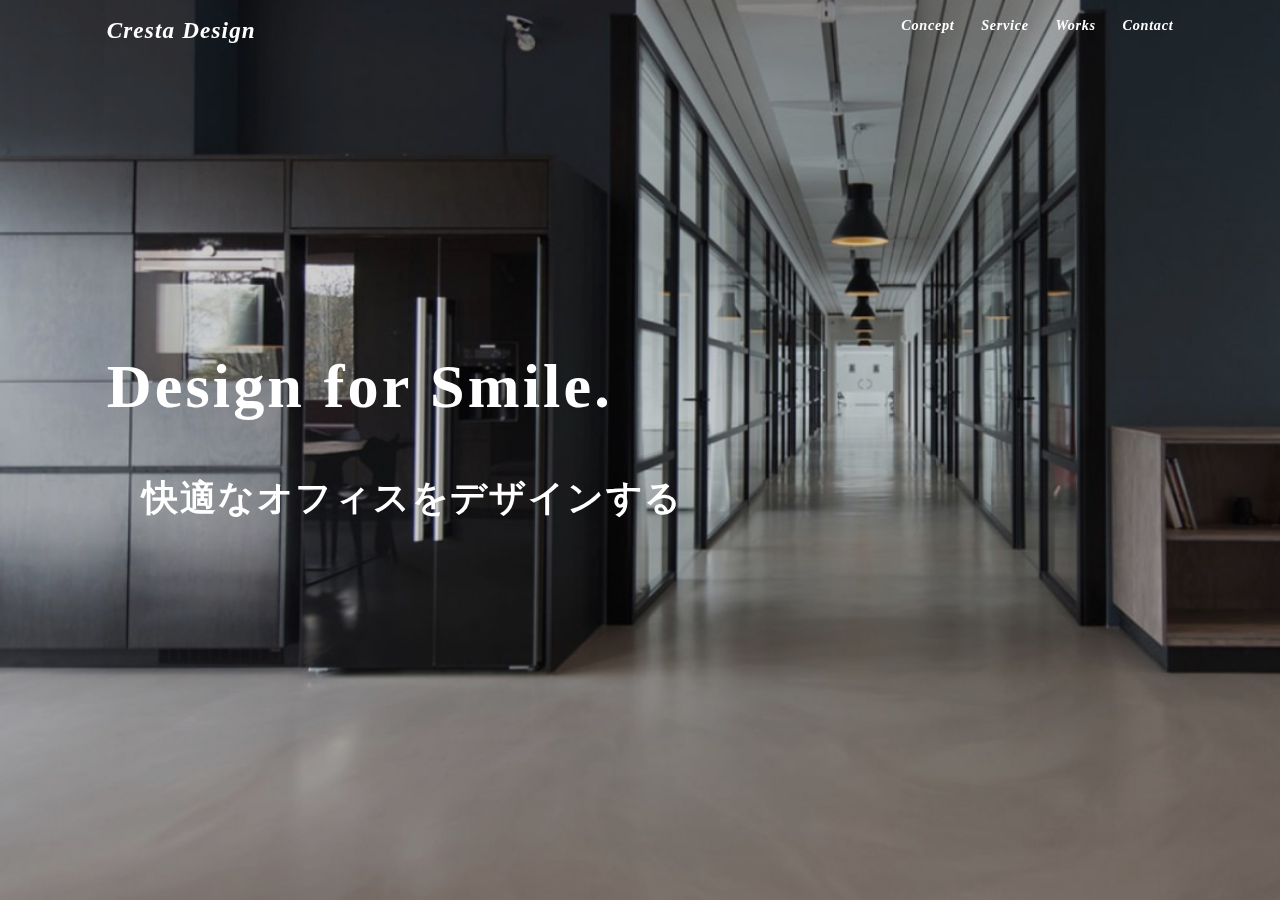
==== index.html @ 6c21b165 "初回コミット" ====
<!DOCTYPE html>
<html lang="ja">

<head>
  <meta charset="UTF-8">
  <meta name="viewport" content="width=device-width, initial-scale=1.0">
  <meta name="robots" content="noindex , nofollow">
  <title>Cresta Design</title>
  <link rel="stylesheet" href="css/destyle.css">
  <link rel="stylesheet" href="https://cdn.jsdelivr.net/npm/swiper@11/swiper-bundle.min.css" />
  <link rel="stylesheet" href="css/style.css">
  <link href=“https://fonts.googleapis.com/css?family=Noto+Serif|Noto+Serif+JP&display=swap” rel=“stylesheet”>
  <link rel="shortcut icon" href="img/favicon.ico">
</head>

<body>
  <header>
    <!-- Sliderを包むコンテナ要素 -->
    <div class="swiper">
      <!-- スライド要素を包む要素 -->
      <div class="swiper-wrapper">
        <!-- 各スライド -->
        <div class="swiper-slide slide1">
          <div class="header-navi">
            <h3 class="header-navi-left">Cresta Design</h3>
            <div class="header-navi-right">
              <ul>
                <li>Concept</li>
                <li>Service</li>
                <li>Works</li>
                <li>Contact</li>
              </ul>
            </div>
          </div>
          <h1>Design for Smile.</h1>
          <h2>快適なオフィスをデザインする</h2>
        </div>
        <div class="swiper-slide slide2">
          <div class="header-navi">
            <h3 class="header-navi-left">Cresta Design</h3>
            <div class="header-navi-right">
              <ul>
                <li>Concept</li>
                <li>Service</li>
                <li>Works</li>
                <li>Contact</li>
              </ul>
            </div>
          </div>
          <h1>Design for Smile.</h1>
          <h2>快適なオフィスをデザインする</h2>
        </div>
        <div class="swiper-slide slide3">
          <div class="header-navi">
            <h3 class="header-navi-left">Cresta Design</h3>
            <div class="header-navi-right">
              <ul>
                <li>Concept</li>
                <li>Service</li>
                <li>Works</li>
                <li>Contact</li>
              </ul>
            </div>
          </div>
          <h1>Design for Smile.</h1>
          <h2>快適なオフィスをデザインする</h2>
        </div>
      </div>
    </div>


    <!-- <div class="header-navi">
      <h3 class="header-navi-left">Cresta Design</h3>
      <div class="header-navi-right">
        <ul>
          <li>Concept</li>
          <li>Service</li>
          <li>Works</li>
          <li>Contact</li>
        </ul>
      </div>
    </div>
    <h1>Design for Smile.</h1>
    <h2>快適なオフィスをデザインする</h2> -->


  </header>
  <main>
  </main>
  <footer>
  </footer>
  <script src="https://cdn.jsdelivr.net/npm/swiper@11/swiper-bundle.min.js"></script>
  <script src="./js/main.js"></script>
</body>

</html>
---- css/destyle.css ----
/*! destyle.css v4.0.0 | MIT License | https://github.com/nicolas-cusan/destyle.css */

/* Reset box-model and set borders */
/* ============================================ */

*,
::before,
::after {
  box-sizing: border-box;
  border-style: solid;
  border-width: 0;
}

/* Document */
/* ============================================ */

/**
 * 1. Correct the line height in all browsers.
 * 2. Prevent adjustments of font size after orientation changes in iOS.
 * 3. Remove gray overlay on links for iOS.
 */

html {
  line-height: 1.15; /* 1 */
  -webkit-text-size-adjust: 100%; /* 2 */
  -webkit-tap-highlight-color: transparent; /* 3*/
}

/* Sections */
/* ============================================ */

/**
 * Remove the margin in all browsers.
 */

body {
  margin: 0;
}

/**
 * Render the `main` element consistently in IE.
 */

main {
  display: block;
}

/* Vertical rhythm */
/* ============================================ */

p,
table,
blockquote,
address,
pre,
iframe,
form,
figure,
dl {
  margin: 0;
}

/* Headings */
/* ============================================ */

h1,
h2,
h3,
h4,
h5,
h6 {
  font-size: inherit;
  font-weight: inherit;
  margin: 0;
}

/* Lists (enumeration) */
/* ============================================ */

ul,
ol {
  margin: 0;
  padding: 0;
  list-style: none;
}

/* Lists (definition) */
/* ============================================ */

dt {
  font-weight: bold;
}

dd {
  margin-left: 0;
}

/* Grouping content */
/* ============================================ */

/**
 * 1. Add the correct box sizing in Firefox.
 * 2. Show the overflow in Edge and IE.
 */

hr {
  box-sizing: content-box; /* 1 */
  height: 0; /* 1 */
  overflow: visible; /* 2 */
  border-top-width: 1px;
  margin: 0;
  clear: both;
  color: inherit;
}

/**
 * 1. Correct the inheritance and scaling of font size in all browsers.
 * 2. Correct the odd `em` font sizing in all browsers.
 */

pre {
  font-family: monospace, monospace; /* 1 */
  font-size: inherit; /* 2 */
}

address {
  font-style: inherit;
}

/* Text-level semantics */
/* ============================================ */

/**
 * Remove the gray background on active links in IE 10.
 */

a {
  background-color: transparent;
  text-decoration: none;
  color: inherit;
}

/**
 * 1. Remove the bottom border in Chrome 57-
 * 2. Add the correct text decoration in Chrome, Edge, IE, Opera, and Safari.
 */

abbr[title] {
  text-decoration: underline dotted; /* 2 */
}

/**
 * Add the correct font weight in Chrome, Edge, and Safari.
 */

b,
strong {
  font-weight: bolder;
}

/**
 * 1. Correct the inheritance and scaling of font size in all browsers.
 * 2. Correct the odd `em` font sizing in all browsers.
 */

code,
kbd,
samp {
  font-family: monospace, monospace; /* 1 */
  font-size: inherit; /* 2 */
}

/**
 * Add the correct font size in all browsers.
 */

small {
  font-size: 80%;
}

/**
 * Prevent `sub` and `sup` elements from affecting the line height in
 * all browsers.
 */

sub,
sup {
  font-size: 75%;
  line-height: 0;
  position: relative;
  vertical-align: baseline;
}

sub {
  bottom: -0.25em;
}

sup {
  top: -0.5em;
}

/* Replaced content */
/* ============================================ */

/**
 * Prevent vertical alignment issues.
 */

svg,
img,
embed,
object,
iframe {
  vertical-align: bottom;
}

/* Forms */
/* ============================================ */

/**
 * Reset form fields to make them styleable.
 * 1. Make form elements stylable across systems iOS especially.
 * 2. Inherit text-transform from parent.
 */

button,
input,
optgroup,
select,
textarea {
  -webkit-appearance: none; /* 1 */
  appearance: none;
  vertical-align: middle;
  color: inherit;
  font: inherit;
  background: transparent;
  padding: 0;
  margin: 0;
  border-radius: 0;
  text-align: inherit;
  text-transform: inherit; /* 2 */
}

/**
 * Correct cursors for clickable elements.
 */

button,
[type="button"],
[type="reset"],
[type="submit"] {
  cursor: pointer;
}

button:disabled,
[type="button"]:disabled,
[type="reset"]:disabled,
[type="submit"]:disabled {
  cursor: default;
}

/**
 * Improve outlines for Firefox and unify style with input elements & buttons.
 */

:-moz-focusring {
  outline: auto;
}

select:disabled {
  opacity: inherit;
}

/**
 * Remove padding
 */

option {
  padding: 0;
}

/**
 * Reset to invisible
 */

fieldset {
  margin: 0;
  padding: 0;
  min-width: 0;
}

legend {
  padding: 0;
}

/**
 * Add the correct vertical alignment in Chrome, Firefox, and Opera.
 */

progress {
  vertical-align: baseline;
}

/**
 * Remove the default vertical scrollbar in IE 10+.
 */

textarea {
  overflow: auto;
}

/**
 * Correct the cursor style of increment and decrement buttons in Chrome.
 */

[type="number"]::-webkit-inner-spin-button,
[type="number"]::-webkit-outer-spin-button {
  height: auto;
}

/**
 * Correct the outline style in Safari.
 */

[type="search"] {
  outline-offset: -2px; /* 1 */
}

/**
 * Remove the inner padding in Chrome and Safari on macOS.
 */

[type="search"]::-webkit-search-decoration {
  -webkit-appearance: none;
}

/**
 * 1. Correct the inability to style clickable types in iOS and Safari.
 * 2. Fix font inheritance.
 */

::-webkit-file-upload-button {
  -webkit-appearance: button; /* 1 */
  font: inherit; /* 2 */
}

/**
 * Fix appearance for Firefox
 */
[type="number"] {
  -moz-appearance: textfield;
}

/**
 * Clickable labels
 */

label[for] {
  cursor: pointer;
}

/* Interactive */
/* ============================================ */

/*
 * Add the correct display in Edge, IE 10+, and Firefox.
 */

details {
  display: block;
}

/*
 * Add the correct display in all browsers.
 */

summary {
  display: list-item;
}

/*
 * Remove outline for editable content.
 */

[contenteditable]:focus {
  outline: auto;
}

/* Tables */
/* ============================================ */

/**
1. Correct table border color inheritance in all Chrome and Safari.
*/

table {
  border-color: inherit; /* 1 */
  border-collapse: collapse;
}

caption {
  text-align: left;
}

td,
th {
  vertical-align: top;
  padding: 0;
}

th {
  text-align: left;
  font-weight: bold;
}
---- css/style.css ----
header {
  position: relative;
}
header .swiper {
  width: 100vw;
  height: 100vh;
}
header .swiper .swiper-slide {
  width: 100%;
  height: 100%;
}
header .swiper .slide1 {
  background-image: url("../img/fv-bgi_01@2x.jpg");
  background-size: cover;
}
header .swiper .slide2 {
  background-image: url("../img/fv-bgi_02@2x.jpg");
  background-size: cover;
}
header .swiper .slide3 {
  background-image: url("../img/fv-bgi_03@2x.jpg");
  background-size: cover;
}
header .header-navi {
  display: flex;
  justify-content: space-between;
  position: fixed;
  z-index: 100;
  top: 1.3194444444vw;
  left: 0;
  width: 100%;
  height: 2.5vw;
  padding: 0 8.3333333333vw;
}
header .header-navi .header-navi-left {
  font-family: "Noto Serif", serif;
  font-weight: bold;
  font-style: italic;
  font-size: 1.8055555556vw;
  letter-spacing: 0.05em;
  color: #fff;
}
header .header-navi .header-navi-right {
  font-family: "Noto Serif", serif;
  font-weight: bold;
  font-style: italic;
  font-size: 1.1111111111vw;
  letter-spacing: 0.05em;
  color: #fff;
}
header .header-navi .header-navi-right ul {
  display: flex;
  justify-content: space-between;
}
header .header-navi .header-navi-right ul li {
  padding-left: 2.0833333333vw;
}
header h1 {
  font-family: "Noto Serif", serif;
  font-weight: bold;
  font-size: 4.8611111111vw;
  letter-spacing: 0.05em;
  line-height: 3.4722222222vw;
  color: #fff;
  position: absolute;
  top: 28.4027777778vw;
  left: 8.3333333333vw;
}
header h2 {
  font-family: "Noto Serif JP", serif;
  font-weight: bold;
  font-size: 2.7777777778vw;
  letter-spacing: 0.05em;
  line-height: 3.4722222222vw;
  color: #fff;
  position: absolute;
  top: 37.1527777778vw;
  left: 11.1111111111vw;
}

html {
  font-size: 62.5%; /* 10px */
}/*# sourceMappingURL=style.css.map */
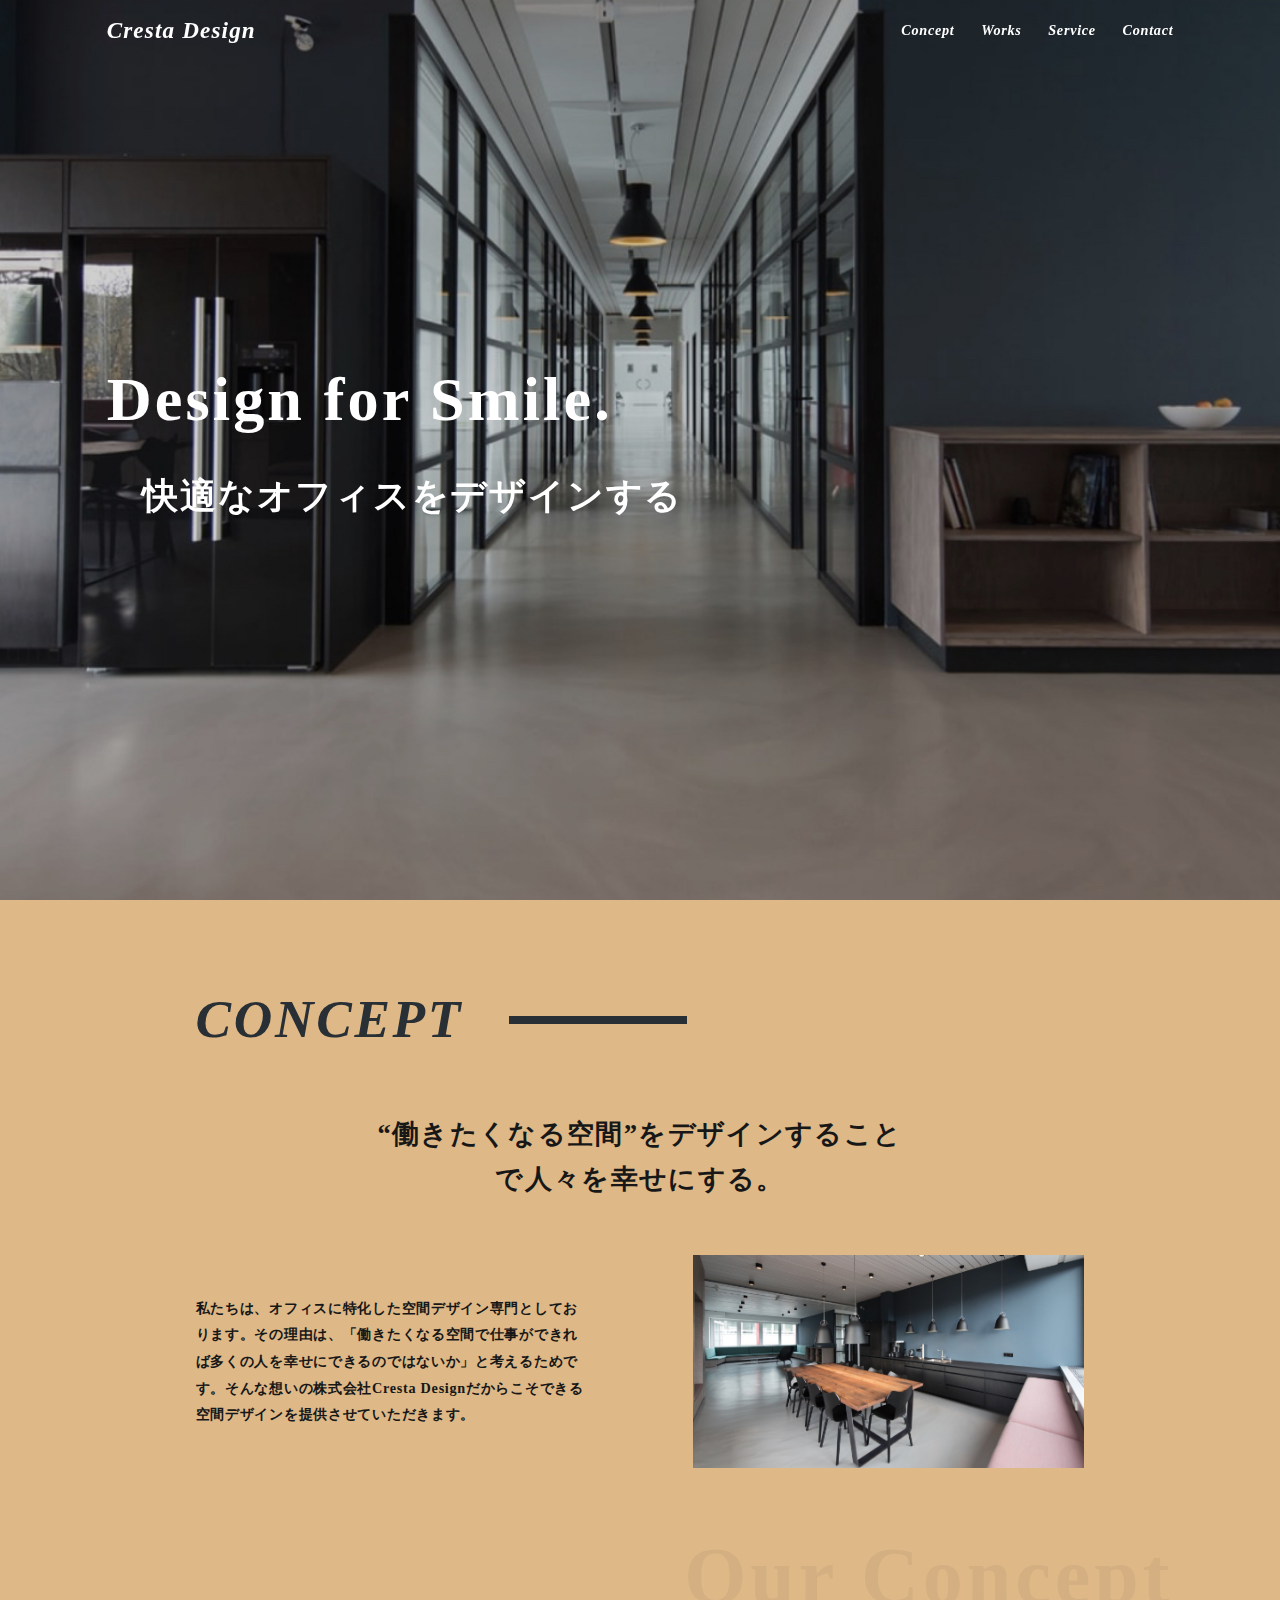
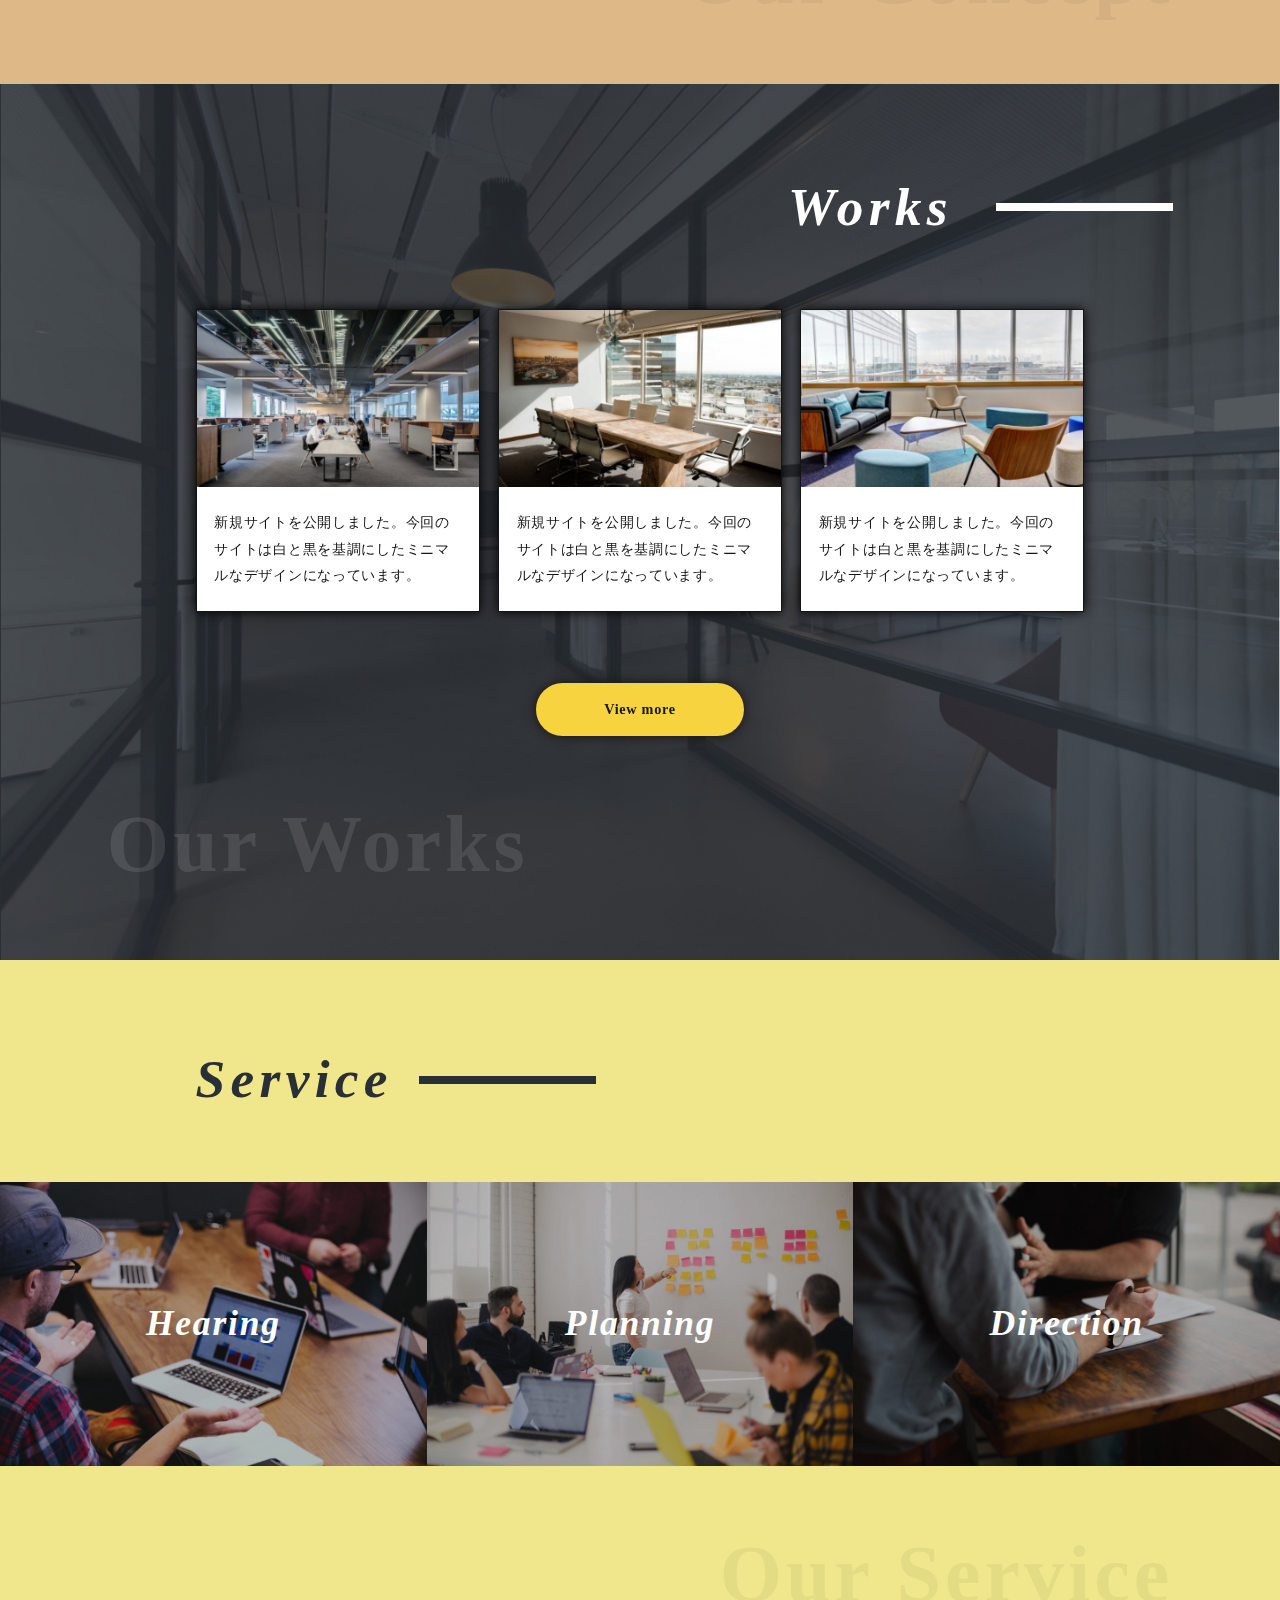
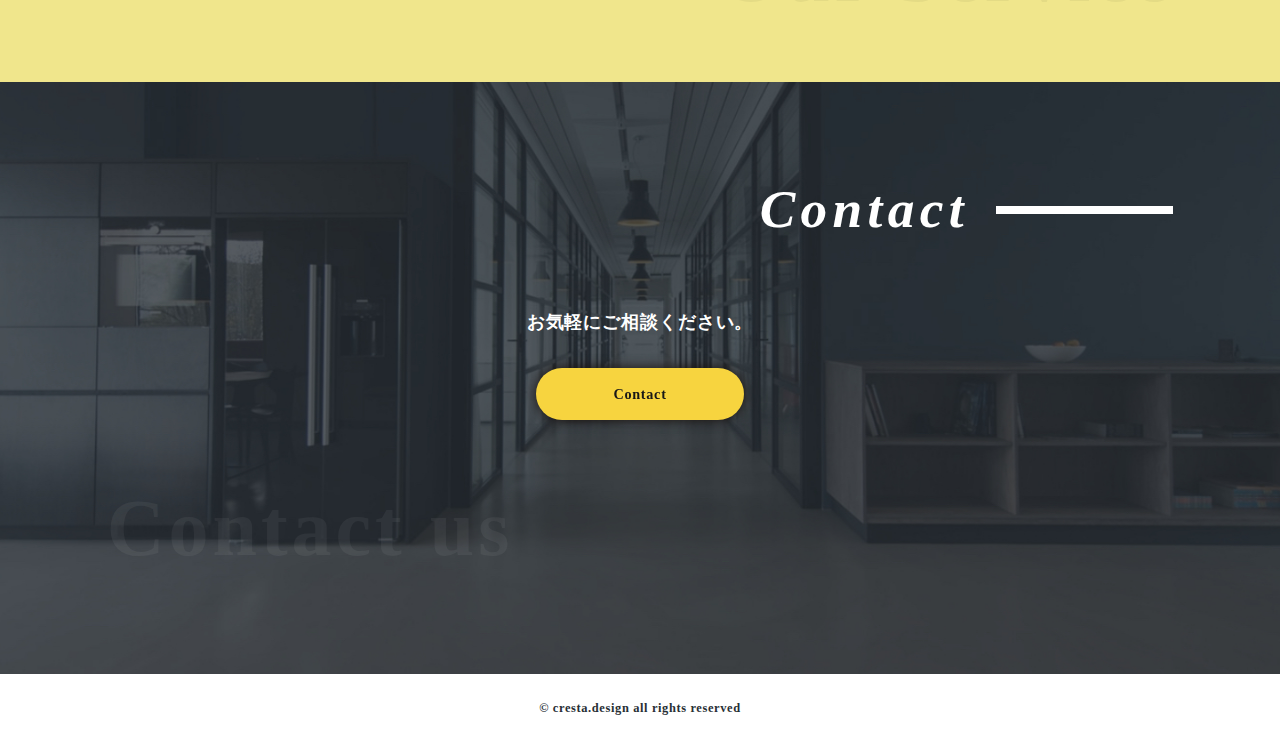
==== commit 213f9aa5: "チェック後" ====
--- a/index.html
+++ b/index.html
@@ -10,7 +10,7 @@
   <link rel="stylesheet" href="https://cdn.jsdelivr.net/npm/swiper@11/swiper-bundle.min.css" />
   <link rel="stylesheet" href="css/style.css">
   <link href=“https://fonts.googleapis.com/css?family=Noto+Serif|Noto+Serif+JP&display=swap” rel=“stylesheet”>
-  <link rel="shortcut icon" href="img/favicon.ico">
+  <link rel="shortcut icon" href="img/favicon.jpg">
 </head>
 
 <body>
@@ -20,75 +20,114 @@
       <!-- スライド要素を包む要素 -->
       <div class="swiper-wrapper">
         <!-- 各スライド -->
-        <div class="swiper-slide slide1">
-          <div class="header-navi">
-            <h3 class="header-navi-left">Cresta Design</h3>
-            <div class="header-navi-right">
-              <ul>
-                <li>Concept</li>
-                <li>Service</li>
-                <li>Works</li>
-                <li>Contact</li>
-              </ul>
-            </div>
+        <div class="swiper-slide slide1"></div>
+        <div class="swiper-slide slide2"></div>
+        <div class="swiper-slide slide3"></div>
+      </div>
+      <!-- スライドの上の文字 -->
+      <div class="swiper-text">
+        <div class="header-navi">
+          <h3 class="header-navi-left"><a href="index.html">Cresta Design</a></h3>
+          <div class="header-navi-right">
+            <ul>
+              <li><a href="#concept-link">Concept</a></li>
+              <li><a href="#works-link">Works</a></li>
+              <li><a href="#service-link">Service</a></li>
+              <li><a href="#contact-link">Contact</a></li>
+            </ul>
           </div>
-          <h1>Design for Smile.</h1>
-          <h2>快適なオフィスをデザインする</h2>
         </div>
-        <div class="swiper-slide slide2">
-          <div class="header-navi">
-            <h3 class="header-navi-left">Cresta Design</h3>
-            <div class="header-navi-right">
-              <ul>
-                <li>Concept</li>
-                <li>Service</li>
-                <li>Works</li>
-                <li>Contact</li>
-              </ul>
-            </div>
-          </div>
-          <h1>Design for Smile.</h1>
-          <h2>快適なオフィスをデザインする</h2>
+        <h1>Design for Smile.</h1>
+        <h2>快適なオフィスをデザインする</h2>
+      </div>
+      <!-- ハンバーガーメニュー -->
+      <div class="hamburger-menu">
+        <span></span>
+        <span></span>
+        <span></span>
+      </div>
+      <!-- ハンバーガーメニューのナビゲーション -->
+      <nav id="hamburger-navigation">
+        <ul class="hamburger-navigation-sections">
+          <li><a href="#concept-link" class="hamburger-menu-section">Concept</a></li>
+          <li><a href="#works-link" class="hamburger-menu-section">Works</a></li>
+          <li><a href="#service-link" class="hamburger-menu-section">Service</a></li>
+          <li><a href="#contact-link" class="hamburger-menu-section">Contact</a></li>
+        </ul>
+      </nav>
+    </div>
+  </header>
+  <main>
+    <!-- CONCEPTエリア -->
+    <div class="concept-area" id="concept-link">
+      <div class="concept-title">
+        <h2>CONCEPT</h2>
+        <div class="concept-title-line"></div>
+      </div>
+      <h3>“働きたくなる空間”をデザインすることで人々を幸せにする。</h3>
+      <div class="concept-explain">
+        <p>私たちは、オフィスに特化した空間デザイン専門としております。その理由は、「働きたくなる空間で仕事ができれば多くの人を幸せにできるのではないか」と考えるためです。そんな想いの株式会社Cresta
+          Designだからこそできる空間デザインを提供させていただきます。</p>
+        <img src="./img/concept-image@2x.jpg" alt="コンセプトイメージ写真">
+      </div>
+      <h1>Our Concept</h1>
+    </div>
+    <!-- Worksエリア -->
+    <div class="works-area" id="works-link">
+      <div class="works-title">
+        <h2>Works</h2>
+        <div class="works-title-line"></div>
+      </div>
+      <div class="works-contents">
+        <div class="works-picture">
+          <img src="./img/card-img01@2x.jpg" alt="イメージカード1">
+          <p>新規サイトを公開しました。今回のサイトは白と黒を基調にしたミニマルなデザインになっています。</p>
         </div>
-        <div class="swiper-slide slide3">
-          <div class="header-navi">
-            <h3 class="header-navi-left">Cresta Design</h3>
-            <div class="header-navi-right">
-              <ul>
-                <li>Concept</li>
-                <li>Service</li>
-                <li>Works</li>
-                <li>Contact</li>
-              </ul>
-            </div>
-          </div>
-          <h1>Design for Smile.</h1>
-          <h2>快適なオフィスをデザインする</h2>
+        <div class="works-picture">
+          <img src="./img/card-img02@2x.jpg" alt="イメージカード2">
+          <p>新規サイトを公開しました。今回のサイトは白と黒を基調にしたミニマルなデザインになっています。</p>
+        </div>
+        <div class="works-picture">
+          <img src="./img/card-img03@2x.jpg" alt="イメージカード3">
+          <p>新規サイトを公開しました。今回のサイトは白と黒を基調にしたミニマルなデザインになっています。</p>
         </div>
       </div>
+      <button class="works-button">
+        <a href="index.html">View more</a>
+      </button>
+      <h1>Our Works</h1>
     </div>
-
-
-    <!-- <div class="header-navi">
-      <h3 class="header-navi-left">Cresta Design</h3>
-      <div class="header-navi-right">
-        <ul>
-          <li>Concept</li>
-          <li>Service</li>
-          <li>Works</li>
-          <li>Contact</li>
-        </ul>
+    <!-- Serviceエリア -->
+    <div class="service-area" id="service-link">
+      <div class="service-title">
+        <h2>Service</h2>
+        <div class="service-title-line"></div>
       </div>
+      <div class="service-contents">
+        <div class="service-picture1 picture-size picture-title">Hearing</div>
+        <div class="service-picture2 picture-size picture-title">Planning</div>
+        <div class="service-picture3 picture-size picture-title">Direction</div>
+      </div>
+      <h1>Our Service</h1>
     </div>
-    <h1>Design for Smile.</h1>
-    <h2>快適なオフィスをデザインする</h2> -->
-
-
-  </header>
-  <main>
+    <!-- Contactエリア -->
+    <div class="contact-area" id="contact-link">
+      <div class="contact-title">
+        <h2>Contact</h2>
+        <div class="contact-title-line"></div>
+      </div>
+      <p>お気軽にご相談ください。</p>
+      <button class="contact-button">
+        <a href="contact.html">Contact</a>
+      </button>
+      <h1>Contact us</h1>
+    </div>
   </main>
-  <footer>
+  <!-- footer -->
+  <footer class="index-footer">
+    &copy; cresta.design all rights reserved
   </footer>
+  <script src="https://code.jquery.com/jquery-3.6.0.min.js"></script>
   <script src="https://cdn.jsdelivr.net/npm/swiper@11/swiper-bundle.min.js"></script>
   <script src="./js/main.js"></script>
 </body>
--- a/css/style.css
+++ b/css/style.css
@@ -2,37 +2,55 @@
   position: relative;
 }
 header .swiper {
-  width: 100vw;
+  width: 100%;
   height: 100vh;
 }
-header .swiper .swiper-slide {
-  width: 100%;
-  height: 100%;
-}
-header .swiper .slide1 {
+@media (max-width: 767px) {
+  header .swiper {
+    height: 159.7333333333vw;
+  }
+}
+header .swiper .swiper-wrapper .swiper-slide {
+  width: 100%;
+  height: auto;
+  background-repeat: no-repeat;
+  background-position: center;
+  background-size: cover;
+}
+header .swiper .swiper-wrapper .slide1 {
   background-image: url("../img/fv-bgi_01@2x.jpg");
-  background-size: cover;
-}
-header .swiper .slide2 {
+}
+header .swiper .swiper-wrapper .slide2 {
   background-image: url("../img/fv-bgi_02@2x.jpg");
-  background-size: cover;
-}
-header .swiper .slide3 {
+}
+header .swiper .swiper-wrapper .slide3 {
   background-image: url("../img/fv-bgi_03@2x.jpg");
-  background-size: cover;
-}
-header .header-navi {
+}
+header .swiper-text .header-navi {
   display: flex;
   justify-content: space-between;
+  align-items: center;
+  position: absolute;
+  z-index: 100;
+  top: 0;
+  left: 0;
+  width: 100%;
+  padding: 1.3194444444vw 8.3333333333vw;
+  background-color: transparent;
+}
+@media (max-width: 767px) {
+  header .swiper-text .header-navi {
+    top: 0; /* 100:x=375:30 */
+    padding: 8vw 4vw;
+  }
+}
+header .swiper-text .header-navi.is-active {
+  background-color: #282F35;
+}
+header .swiper-text .header-navi.fix-active {
   position: fixed;
-  z-index: 100;
-  top: 1.3194444444vw;
-  left: 0;
-  width: 100%;
-  height: 2.5vw;
-  padding: 0 8.3333333333vw;
-}
-header .header-navi .header-navi-left {
+}
+header .swiper-text .header-navi .header-navi-left {
   font-family: "Noto Serif", serif;
   font-weight: bold;
   font-style: italic;
@@ -40,7 +58,12 @@
   letter-spacing: 0.05em;
   color: #fff;
 }
-header .header-navi .header-navi-right {
+@media (max-width: 767px) {
+  header .swiper-text .header-navi .header-navi-left {
+    font-size: 6.9333333333vw;
+  }
+}
+header .swiper-text .header-navi .header-navi-right {
   font-family: "Noto Serif", serif;
   font-weight: bold;
   font-style: italic;
@@ -48,34 +71,1112 @@
   letter-spacing: 0.05em;
   color: #fff;
 }
-header .header-navi .header-navi-right ul {
+header .swiper-text .header-navi .header-navi-right ul {
   display: flex;
   justify-content: space-between;
 }
-header .header-navi .header-navi-right ul li {
+@media (max-width: 767px) {
+  header .swiper-text .header-navi .header-navi-right ul {
+    display: none;
+  }
+}
+header .swiper-text .header-navi .header-navi-right ul li {
   padding-left: 2.0833333333vw;
 }
-header h1 {
+header .swiper-text h1 {
   font-family: "Noto Serif", serif;
   font-weight: bold;
   font-size: 4.8611111111vw;
   letter-spacing: 0.05em;
-  line-height: 3.4722222222vw;
   color: #fff;
   position: absolute;
   top: 28.4027777778vw;
   left: 8.3333333333vw;
-}
-header h2 {
+  z-index: 90;
+}
+@media (max-width: 767px) {
+  header .swiper-text h1 {
+    font-size: 9.8666666667vw;
+    top: 53.8666666667vw;
+    left: 50%;
+    transform: translate(-50%, 0);
+    text-align: center;
+    padding: 0 3.7333333333vw 0 3.4666666667vw;
+    white-space: nowrap;
+  }
+}
+header .swiper-text h2 {
   font-family: "Noto Serif JP", serif;
   font-weight: bold;
   font-size: 2.7777777778vw;
   letter-spacing: 0.05em;
-  line-height: 3.4722222222vw;
   color: #fff;
   position: absolute;
   top: 37.1527777778vw;
   left: 11.1111111111vw;
+  z-index: 90;
+}
+@media (max-width: 767px) {
+  header .swiper-text h2 {
+    font-size: 8vw;
+    line-height: 13.3333333333vw;
+    text-align: center;
+    top: 83.2vw;
+    left: 0;
+    padding: 0 16.5333333333vw 0 16.2666666667vw;
+  }
+}
+header .hamburger-menu {
+  display: none;
+}
+@media (max-width: 767px) {
+  header .hamburger-menu {
+    display: block;
+    width: 8vw;
+    height: 5.3333333333vw;
+    position: absolute;
+    z-index: 250;
+    top: 9.8666666667vw;
+    right: 4vw;
+    cursor: pointer;
+  }
+  header .hamburger-menu.fix-active {
+    position: fixed;
+  }
+  header .hamburger-menu:hover {
+    opacity: 0.5;
+  }
+  header .hamburger-menu span {
+    width: 8vw;
+    height: 2px;
+    background: #fffdfd;
+    position: absolute;
+    transition: 0.4s ease-in-out;
+  }
+  header .hamburger-menu span:nth-child(1) {
+    top: 0;
+  }
+  header .hamburger-menu span:nth-child(2) {
+    top: 2.6666666667vw;
+  }
+  header .hamburger-menu span:nth-child(3) {
+    top: 5.3333333333vw;
+  }
+  header .hamburger-menu.active span:nth-child(1) {
+    top: 2.6666666667vw;
+    transform: rotate(-45deg);
+  }
+  header .hamburger-menu.active span:nth-child(2), header .hamburger-menu.active span:nth-child(3) {
+    top: 2.6666666667vw;
+    transform: rotate(45deg);
+  }
+}
+@media (max-width: 767px) {
+  header #hamburger-navigation {
+    width: 100%;
+    height: 100vh;
+    background-color: #282F35;
+    position: fixed;
+    top: 0;
+    left: 0;
+    z-index: 200;
+    text-align: center;
+    opacity: 0;
+    visibility: hidden;
+    transition: opacity 0.4s ease, visibility 0s ease;
+  }
+  header #hamburger-navigation.active {
+    opacity: 1;
+    visibility: visible;
+  }
+  header #hamburger-navigation .hamburger-navigation-sections {
+    position: absolute;
+    top: 50%;
+    left: 50%;
+    transform: translate(-50%, -50%);
+  }
+  header #hamburger-navigation .hamburger-navigation-sections li {
+    margin-bottom: 8vw;
+  }
+  header #hamburger-navigation .hamburger-navigation-sections a {
+    font-family: "Noto Serif", serif;
+    font-weight: bold;
+    font-style: italic;
+    font-size: 4.2666666667vw;
+    letter-spacing: 0.05em;
+    color: #fff;
+  }
+}
+
+.concept-area {
+  padding-top: 6.9444444444vw;
+  padding-right: 8.3333333333vw;
+  padding-bottom: 4.8611111111vw;
+  padding-left: 15.2777777778vw;
+  background-color: burlywood;
+}
+@media (max-width: 767px) {
+  .concept-area {
+    padding: 26.6666666667vw 4vw 10.6666666667vw;
+  }
+}
+.concept-area .concept-title {
+  display: flex;
+  justify-content: space-between;
+  align-items: center;
+  margin-right: 38vw;
+}
+@media (max-width: 767px) {
+  .concept-area .concept-title {
+    margin-right: 18.1333333333vw;
+  }
+}
+.concept-area h2 {
+  font-family: "Noto Serif", serif;
+  font-weight: bold;
+  font-style: italic;
+  font-size: 4.1666666667vw;
+  letter-spacing: 0.05em;
+  color: #282f35;
+}
+@media (max-width: 767px) {
+  .concept-area h2 {
+    font-size: 8vw;
+  }
+}
+.concept-area .concept-title-line {
+  width: 13.8888888889vw;
+  background: transparent;
+  border: 0.3472222222vw solid #282f35;
+}
+@media (max-width: 767px) {
+  .concept-area .concept-title-line {
+    width: 24vw;
+    border: 0.7vw solid #282f35;
+  }
+}
+.concept-area h3 {
+  width: 41.6666666667vw;
+  font-family: "Noto Serif JP", serif;
+  font-weight: bold;
+  font-size: 2.0833333333vw;
+  letter-spacing: 0.05em;
+  line-height: 3.4722222222vw;
+  text-align: center;
+  color: #171717;
+  margin-top: 4.8611111111vw;
+  margin-left: 13.8888888889vw;
+}
+@media (max-width: 767px) {
+  .concept-area h3 {
+    width: 90vw;
+    font-size: 5.3333333333vw;
+    margin-top: 14.6666666667vw;
+    margin-left: 1.0666666667vw;
+    line-height: 8vw;
+  }
+}
+.concept-area .concept-explain {
+  display: flex;
+  justify-content: space-between;
+  align-items: center;
+  margin-top: 4.1666666667vw;
+  margin-right: 6.9444444444vw;
+}
+@media (max-width: 767px) {
+  .concept-area .concept-explain {
+    display: block;
+    margin-top: 9.0666666667vw;
+    margin-right: auto;
+  }
+}
+.concept-area .concept-explain p {
+  width: 30.5555555556vw;
+  font-family: "Noto Serif JP", serif;
+  font-weight: bold;
+  font-size: 1.1111111111vw;
+  letter-spacing: 0.05em;
+  line-height: 2.0833333333vw;
+  color: #171717;
+}
+@media (max-width: 767px) {
+  .concept-area .concept-explain p {
+    width: 100%;
+    font-size: 4.2666666667vw;
+    line-height: 8vw;
+  }
+}
+.concept-area .concept-explain img {
+  width: 30.5555555556vw;
+  height: 16.6666666667vw;
+}
+@media (max-width: 767px) {
+  .concept-area .concept-explain img {
+    width: 100%;
+    height: 40vw;
+  }
+}
+.concept-area h1 {
+  font-family: "Noto Serif", serif;
+  font-weight: bold;
+  font-size: 6.25vw;
+  letter-spacing: 0.05em;
+  color: rgba(23, 23, 23, 0.05);
+  text-align: right;
+  margin-top: 4.8611111111vw;
+}
+@media (max-width: 767px) {
+  .concept-area h1 {
+    font-size: 10.6666666667vw;
+    margin-top: 10.6666666667vw;
+  }
+}
+
+.works-area {
+  width: 100%;
+  height: 68.4247050659vw;
+  background: transparent no-repeat url("../img/works-bgi@2x.jpg");
+  background-size: cover;
+  background-position: center;
+}
+@media (max-width: 767px) {
+  .works-area {
+    height: auto;
+  }
+}
+.works-area .works-title {
+  display: flex;
+  justify-content: flex-end;
+  align-items: center;
+  padding-top: 7.2222222222vw;
+  padding-right: 8.3333333333vw;
+}
+@media (max-width: 767px) {
+  .works-area .works-title {
+    padding-top: 26.6666666667vw;
+    padding-right: 4vw;
+  }
+}
+.works-area .works-title h2 {
+  font-family: "Noto Serif", serif;
+  font-weight: bold;
+  font-style: italic;
+  font-size: 4.1666666667vw;
+  letter-spacing: 0.1em;
+  color: #fff;
+  padding-right: 3.3333333333vw;
+}
+@media (max-width: 767px) {
+  .works-area .works-title h2 {
+    font-size: 8vw;
+    padding-right: 8vw;
+  }
+}
+.works-area .works-title .works-title-line {
+  width: 13.8888888889vw;
+  background: transparent;
+  border: 0.3472222222vw solid #fff;
+}
+@media (max-width: 767px) {
+  .works-area .works-title .works-title-line {
+    width: 26.6666666667vw;
+    border: 0.7vw solid #fff;
+  }
+}
+.works-area .works-contents {
+  display: flex;
+  justify-content: space-between;
+  align-items: center;
+  width: 69.4444444444vw;
+  margin: 5.5555555556vw auto;
+}
+@media (max-width: 767px) {
+  .works-area .works-contents {
+    display: block;
+    width: 100%;
+    padding: 13.3333333333vw 7.2vw 8vw 7.4666666667vw;
+  }
+}
+.works-area .works-contents .works-picture {
+  width: 22.2222222222vw;
+  background: #fff;
+  filter: drop-shadow(0px 0px 6px #000);
+  border: 1px solid #141414;
+}
+@media (max-width: 767px) {
+  .works-area .works-contents .works-picture {
+    width: 100%;
+    height: auto;
+    margin-bottom: 8vw;
+  }
+}
+.works-area .works-contents .works-picture img {
+  width: 100%;
+}
+.works-area .works-contents .works-picture p {
+  font-family: "Noto Serif JP", serif;
+  font-weight: normal;
+  font-size: 1.1111111111vw;
+  letter-spacing: 0.05em;
+  line-height: 2.0833333333vw;
+  color: #141414;
+  padding: 1.7361111111vw 1.3888888889vw;
+}
+@media (max-width: 767px) {
+  .works-area .works-contents .works-picture p {
+    font-size: 4.2666666667vw;
+    line-height: 8vw;
+    padding: 6.6666666667vw 5.3333333333vw;
+  }
+}
+.works-area .works-button {
+  font-family: "Noto Serif", serif;
+  font-weight: bold;
+  font-size: 1.1111111111vw;
+  letter-spacing: 0.05em;
+  display: flex;
+  justify-content: center;
+  align-items: center;
+  color: #171717;
+  width: 16.3194444444vw;
+  height: 4.0972222222vw;
+  background: #f7d43f;
+  filter: drop-shadow(0px 0px 6px #1b1310);
+  margin: 0 auto;
+  border-radius: 50px;
+  position: relative;
+}
+@media (max-width: 767px) {
+  .works-area .works-button {
+    width: 62.6666666667vw;
+    height: 15.7333333333vw;
+    font-size: 4.2666666667vw;
+    margin-top: 13.3333333333vw;
+  }
+}
+.works-area .works-button a {
+  position: absolute;
+  top: 0;
+  left: 0;
+  width: 100%;
+  height: 100%;
+  display: flex;
+  justify-content: center;
+  align-items: center;
+}
+.works-area h1 {
+  font-family: "Noto Serif", serif;
+  font-weight: bold;
+  font-size: 6.25vw;
+  letter-spacing: 0.05em;
+  color: #fff;
+  opacity: 0.1;
+  margin-top: 4.8611111111vw;
+  margin-left: 8.3333333333vw;
+}
+@media (max-width: 767px) {
+  .works-area h1 {
+    font-size: 10.6666666667vw;
+    margin-top: 10.6666666667vw;
+    margin-left: 4vw;
+    padding-bottom: 10.6666666667vw;
+  }
+}
+
+.service-area {
+  padding-top: 6.9444444444vw;
+  padding-bottom: 4.8611111111vw;
+  background-color: khaki;
+}
+@media (max-width: 767px) {
+  .service-area {
+    padding-top: 26.6666666667vw;
+    padding-bottom: 17.0666666667vw;
+  }
+}
+.service-area .service-title {
+  display: flex;
+  justify-content: flex-start;
+  align-items: center;
+  padding-left: 15.2777777778vw;
+}
+@media (max-width: 767px) {
+  .service-area .service-title {
+    padding-left: 4vw;
+  }
+}
+.service-area .service-title h2 {
+  font-family: "Noto Serif", serif;
+  font-weight: bold;
+  font-style: italic;
+  font-size: 4.1666666667vw;
+  letter-spacing: 0.1em;
+  color: #282f35;
+  padding-right: 2.0138888889vw;
+}
+@media (max-width: 767px) {
+  .service-area .service-title h2 {
+    font-size: 8vw;
+    padding-right: 8vw;
+  }
+}
+.service-area .service-title .service-title-line {
+  width: 13.8888888889vw;
+  background: transparent;
+  border: 0.3472222222vw solid #282f35;
+}
+@media (max-width: 767px) {
+  .service-area .service-title .service-title-line {
+    width: 26.6666666667vw;
+    border: 0.7vw solid #282f35;
+  }
+}
+.service-area .service-contents {
+  display: flex;
+  justify-content: center;
+  align-items: center;
+  margin-top: 5.5555555556vw;
+}
+@media (max-width: 767px) {
+  .service-area .service-contents {
+    display: block;
+    margin-top: 21.3333333333vw;
+  }
+}
+.service-area .service-contents .service-picture1 {
+  background-image: url("../img/service-img01@2x.jpg");
+}
+.service-area .service-contents .service-picture2 {
+  background-image: url("../img/service-img02@2x.jpg");
+}
+.service-area .service-contents .service-picture3 {
+  background-image: url("../img/sevice-img03@2x.jpg");
+}
+.service-area .service-contents .picture-size {
+  width: 100%;
+  height: 22.2222222222vw;
+  background-size: cover;
+}
+@media (max-width: 767px) {
+  .service-area .service-contents .picture-size {
+    height: 66.6666666667vw;
+    margin-bottom: 8vw;
+  }
+}
+.service-area .service-contents .picture-size:hover {
+  border: 1px solid #707070;
+  opacity: 0.7;
+}
+.service-area .service-contents .picture-title {
+  font-family: "Noto Serif", serif;
+  font-weight: bold;
+  font-style: italic;
+  font-size: 2.7777777778vw;
+  letter-spacing: 0.05em;
+  color: #fff;
+  display: flex;
+  justify-content: center;
+  align-items: center;
+}
+@media (max-width: 767px) {
+  .service-area .service-contents .picture-title {
+    font-size: 5.3333333333vw;
+  }
+}
+.service-area h1 {
+  font-family: "Noto Serif", serif;
+  font-weight: bold;
+  font-size: 6.25vw;
+  letter-spacing: 0.05em;
+  text-align: right;
+  color: rgba(23, 23, 23, 0.05);
+  padding-top: 4.8611111111vw;
+  padding-right: 8.3333333333vw;
+}
+@media (max-width: 767px) {
+  .service-area h1 {
+    font-size: 10.6666666667vw;
+    padding-top: 10.6666666667vw;
+    padding-right: 4vw;
+  }
+}
+
+.contact-area {
+  width: 100%;
+  height: 46.25vw;
+  background: transparent url("../img/contact-bgi@2x.jpg");
+  background-repeat: no-repeat;
+  background-size: cover;
+}
+@media (max-width: 767px) {
+  .contact-area {
+    height: 129.3333333333vw;
+    background-position: center;
+  }
+}
+.contact-area .contact-title {
+  display: flex;
+  justify-content: right;
+  align-items: center;
+  padding-top: 7.5694444444vw;
+  padding-right: 8.3333333333vw;
+}
+@media (max-width: 767px) {
+  .contact-area .contact-title {
+    padding-top: 26.6666666667vw;
+    padding-right: 4vw;
+  }
+}
+.contact-area .contact-title h2 {
+  font-family: "Noto Serif", serif;
+  font-weight: bold;
+  font-style: italic;
+  font-size: 4.1666666667vw;
+  letter-spacing: 0.1em;
+  color: #fff;
+  padding-right: 2.0833333333vw;
+}
+@media (max-width: 767px) {
+  .contact-area .contact-title h2 {
+    font-size: 8vw;
+    padding-right: 8vw;
+  }
+}
+.contact-area .contact-title .contact-title-line {
+  width: 13.8888888889vw;
+  background: transparent;
+  border: 0.3472222222vw solid #fff;
+}
+@media (max-width: 767px) {
+  .contact-area .contact-title .contact-title-line {
+    width: 26.6666666667vw;
+    border: 0.7vw solid #fff;
+  }
+}
+.contact-area p {
+  font-family: "Noto Serif JP", serif;
+  font-weight: bold;
+  font-size: 1.3888888889vw;
+  letter-spacing: 0.05em;
+  text-align: center;
+  color: #fff;
+  padding-top: 5.5555555556vw;
+  padding-bottom: 2.7777777778vw;
+}
+@media (max-width: 767px) {
+  .contact-area p {
+    font-size: 5.3333333333vw;
+    padding-top: 21.3333333333vw;
+    padding-bottom: 8vw;
+  }
+}
+.contact-area .contact-button {
+  font-family: "Noto Serif", serif;
+  font-weight: bold;
+  font-size: 1.1111111111vw;
+  letter-spacing: 0.05em;
+  display: flex;
+  justify-content: center;
+  align-items: center;
+  color: #171717;
+  width: 16.3194444444vw;
+  height: 4.0972222222vw;
+  background: #f7d43f;
+  filter: drop-shadow(0px 0px 6px #1b1310);
+  margin: 0 auto;
+  border-radius: 50px;
+  position: relative;
+}
+@media (max-width: 767px) {
+  .contact-area .contact-button {
+    width: 62.6666666667vw;
+    height: 15.7333333333vw;
+    font-size: 4.2666666667vw;
+    margin-top: 13.3333333333vw;
+  }
+}
+.contact-area .contact-button a {
+  position: absolute;
+  top: 0;
+  left: 0;
+  width: 100%;
+  height: 100%;
+  display: flex;
+  justify-content: center;
+  align-items: center;
+}
+.contact-area h1 {
+  font-family: "Noto Serif JP", serif;
+  font-weight: bold;
+  font-size: 6.25vw;
+  letter-spacing: 0.05em;
+  color: #fff;
+  opacity: 0.05;
+  padding-top: 4.8611111111vw;
+  padding-left: 8.3333333333vw;
+}
+@media (max-width: 767px) {
+  .contact-area h1 {
+    font-size: 10.6666666667vw;
+    padding-top: 10.6666666667vw;
+    padding-left: 4vw;
+  }
+}
+
+.contact-bg {
+  background-image: url("../img/contact-page-bgi@2x.jpg");
+  background-size: cover;
+  height: 31.4583333333vw;
+  position: relative;
+}
+@media (max-width: 767px) {
+  .contact-bg {
+    height: 96vw;
+    background-position: center;
+  }
+}
+.contact-bg .contact-header-navi {
+  display: flex;
+  justify-content: space-between;
+  align-items: center;
+  position: absolute;
+  z-index: 100;
+  top: 0;
+  left: 0;
+  width: 100%;
+  padding: 1.3194444444vw 8.3333333333vw;
+  background-color: transparent;
+}
+@media (max-width: 767px) {
+  .contact-bg .contact-header-navi {
+    top: 0; /* 100:x=375:30 */
+    padding: 8vw 4vw;
+  }
+}
+.contact-bg .contact-header-navi.is-active {
+  background-color: #282F35;
+}
+.contact-bg .contact-header-navi.fix-active {
+  position: fixed;
+}
+.contact-bg .contact-header-navi .contact-header-navi-left {
+  font-family: "Noto Serif", serif;
+  font-weight: bold;
+  font-style: italic;
+  font-size: 1.8055555556vw;
+  letter-spacing: 0.05em;
+  color: #fff;
+}
+@media (max-width: 767px) {
+  .contact-bg .contact-header-navi .contact-header-navi-left {
+    font-size: 6.9333333333vw;
+  }
+}
+.contact-bg .contact-header-navi .contact-header-navi-right {
+  font-family: "Noto Serif", serif;
+  font-weight: bold;
+  font-style: italic;
+  font-size: 1.1111111111vw;
+  letter-spacing: 0.05em;
+  color: #fff;
+}
+.contact-bg .contact-header-navi .contact-header-navi-right ul {
+  display: flex;
+  justify-content: space-between;
+}
+@media (max-width: 767px) {
+  .contact-bg .contact-header-navi .contact-header-navi-right ul {
+    display: none;
+  }
+}
+.contact-bg .contact-header-navi .contact-header-navi-right ul li {
+  padding-left: 2.0833333333vw;
+}
+.contact-bg h2 {
+  font-family: "Noto Serif", serif;
+  font-weight: bold;
+  font-style: italic;
+  font-size: 4.1666666667vw;
+  letter-spacing: 0.1em;
+  color: #fff;
+  position: absolute;
+  top: 50%;
+  left: 50%;
+  transform: translate(-50%, -50%);
+}
+@media (max-width: 767px) {
+  .contact-bg h2 {
+    font-size: 8vw;
+  }
+}
+.contact-bg h1 {
+  font-family: "Noto Serif JP", serif;
+  font-weight: bold;
+  font-size: 6.25vw;
+  letter-spacing: 0.05em;
+  color: #fff;
+  opacity: 0.05;
+  position: absolute;
+  top: 19.6527777778vw;
+  left: 3.3333333333vw;
+}
+@media (max-width: 767px) {
+  .contact-bg h1 {
+    font-size: 10.6666666667vw;
+    top: 68.2666666667vw;
+    left: 4vw;
+  }
+}
+.contact-bg #hamburger-navigation {
+  opacity: 0;
+}
+
+form {
+  padding: 6.9444444444vw 25.6944444444vw 5.5555555556vw;
+}
+@media (max-width: 767px) {
+  form {
+    padding: 26.6666666667vw 4vw 21.3333333333vw;
+  }
+}
+form .form-title {
+  font-family: "Noto Serif", serif;
+  font-weight: normal;
+  font-size: 1.1111111111vw;
+  letter-spacing: 0.05em;
+  text-align: left;
+  color: #171717;
+  padding-bottom: 0.4861111111vw;
+}
+@media (max-width: 767px) {
+  form .form-title {
+    font-size: 4.2666666667vw;
+  }
+}
+form .form-checkbox .checkbox-item {
+  display: inline;
+}
+@media (max-width: 767px) {
+  form .form-checkbox .checkbox-item {
+    display: block;
+  }
+}
+form .form-checkbox input {
+  -webkit-appearance: auto;
+     -moz-appearance: auto;
+          appearance: auto;
+}
+form .form-checkbox label {
+  font-family: "Noto Serif JP", serif;
+  font-weight: normal;
+  font-size: 1.1111111111vw;
+  letter-spacing: 0.05em;
+  color: #000;
+  padding-left: 0.6944444444vw;
+  padding-right: 1.3888888889vw;
+}
+@media (max-width: 767px) {
+  form .form-checkbox label {
+    font-size: 4.2666666667vw;
+    padding-left: 1.8666666667vw;
+    padding-right: 0;
+  }
+}
+form .person-name {
+  padding-top: 1.7361111111vw;
+}
+@media (max-width: 767px) {
+  form .person-name {
+    padding-top: 6.6666666667vw;
+  }
+}
+form .person-name label {
+  font-family: "Noto Serif", serif;
+  font-weight: normal;
+  font-size: 1.1111111111vw;
+  letter-spacing: 0.05em;
+  text-align: left;
+  color: #171717;
+  padding-bottom: 0.3472222222vw;
+}
+@media (max-width: 767px) {
+  form .person-name label {
+    font-size: 4.2666666667vw;
+    padding-bottom: 1.3333333333vw;
+  }
+}
+form .person-name input {
+  display: block;
+  width: 100%;
+  height: 2.0833333333vw;
+  background: #fff;
+  border: 1px solid #141414;
+  font-size: 1.1111111111vw;
+  position: relative;
+}
+form .person-name input::-moz-placeholder {
+  font-size: 1.1111111111vw;
+  position: absolute;
+  top: 2px;
+  left: 2px;
+}
+form .person-name input::placeholder {
+  font-size: 1.1111111111vw;
+  position: absolute;
+  top: 2px;
+  left: 2px;
+}
+@media (max-width: 767px) {
+  form .person-name input::-moz-placeholder {
+    font-size: 4.2666666667vw;
+  }
+  form .person-name input::placeholder {
+    font-size: 4.2666666667vw;
+  }
+}
+@media (max-width: 767px) {
+  form .person-name input {
+    height: 8vw;
+    font-size: 4.2666666667vw;
+  }
+}
+form .telnumber {
+  padding-top: 1.7361111111vw;
+}
+@media (max-width: 767px) {
+  form .telnumber {
+    padding-top: 6.6666666667vw;
+  }
+}
+form .telnumber label {
+  font-family: "Noto Serif", serif;
+  font-weight: normal;
+  font-size: 1.1111111111vw;
+  letter-spacing: 0.05em;
+  text-align: left;
+  color: #171717;
+  padding-bottom: 0.3472222222vw;
+}
+@media (max-width: 767px) {
+  form .telnumber label {
+    font-size: 4.2666666667vw;
+    padding-bottom: 1.3333333333vw;
+  }
+}
+form .telnumber input {
+  display: block;
+  width: 100%;
+  height: 2.0833333333vw;
+  background: #fff;
+  border: 1px solid #141414;
+  font-size: 1.1111111111vw;
+  position: relative;
+}
+form .telnumber input::-moz-placeholder {
+  font-size: 1.1111111111vw;
+  position: absolute;
+  top: 2px;
+  left: 2px;
+}
+form .telnumber input::placeholder {
+  font-size: 1.1111111111vw;
+  position: absolute;
+  top: 2px;
+  left: 2px;
+}
+@media (max-width: 767px) {
+  form .telnumber input::-moz-placeholder {
+    font-size: 4.2666666667vw;
+  }
+  form .telnumber input::placeholder {
+    font-size: 4.2666666667vw;
+  }
+}
+@media (max-width: 767px) {
+  form .telnumber input {
+    height: 8vw;
+    font-size: 4.2666666667vw;
+  }
+}
+form .mailadress {
+  padding-top: 1.7361111111vw;
+}
+@media (max-width: 767px) {
+  form .mailadress {
+    padding-top: 6.6666666667vw;
+  }
+}
+form .mailadress label {
+  font-family: "Noto Serif", serif;
+  font-weight: normal;
+  font-size: 1.1111111111vw;
+  letter-spacing: 0.05em;
+  text-align: left;
+  color: #171717;
+  padding-bottom: 0.3472222222vw;
+}
+@media (max-width: 767px) {
+  form .mailadress label {
+    font-size: 4.2666666667vw;
+    padding-bottom: 1.3333333333vw;
+  }
+}
+form .mailadress input {
+  display: block;
+  width: 100%;
+  height: 2.0833333333vw;
+  background: #fff;
+  border: 1px solid #141414;
+  font-size: 1.1111111111vw;
+  position: relative;
+}
+form .mailadress input::-moz-placeholder {
+  font-size: 1.1111111111vw;
+  position: absolute;
+  top: 2px;
+  left: 2px;
+}
+form .mailadress input::placeholder {
+  font-size: 1.1111111111vw;
+  position: absolute;
+  top: 2px;
+  left: 2px;
+}
+@media (max-width: 767px) {
+  form .mailadress input::-moz-placeholder {
+    font-size: 4.2666666667vw;
+  }
+  form .mailadress input::placeholder {
+    font-size: 4.2666666667vw;
+  }
+}
+@media (max-width: 767px) {
+  form .mailadress input {
+    height: 8vw;
+    font-size: 4.2666666667vw;
+  }
+}
+form .others {
+  padding-top: 1.7361111111vw;
+}
+@media (max-width: 767px) {
+  form .others {
+    padding-top: 6.6666666667vw;
+  }
+}
+form .others label {
+  font-family: "Noto Serif", serif;
+  font-weight: normal;
+  font-size: 1.1111111111vw;
+  letter-spacing: 0.05em;
+  text-align: left;
+  color: #171717;
+  padding-bottom: 0.3472222222vw;
+}
+@media (max-width: 767px) {
+  form .others label {
+    font-size: 4.2666666667vw;
+    padding-bottom: 1.3333333333vw;
+    display: block;
+  }
+}
+form .others textarea {
+  width: 100%;
+  height: 11.875vw;
+  background: #fff;
+  border: 1px solid #141414;
+  font-size: 1.1111111111vw;
+  position: relative;
+}
+form .others textarea::-moz-placeholder {
+  font-size: 1.1111111111vw;
+  position: absolute;
+  top: 2px;
+  left: 2px;
+}
+form .others textarea::placeholder {
+  font-size: 1.1111111111vw;
+  position: absolute;
+  top: 2px;
+  left: 2px;
+}
+@media (max-width: 767px) {
+  form .others textarea::-moz-placeholder {
+    font-size: 4.2666666667vw;
+  }
+  form .others textarea::placeholder {
+    font-size: 4.2666666667vw;
+  }
+}
+@media (max-width: 767px) {
+  form .others textarea {
+    height: 45.6vw;
+    font-size: 4.2666666667vw;
+  }
+}
+form .submit-button {
+  width: 16.3194444444vw;
+  height: 4.0972222222vw;
+  font-family: "Noto Serif", serif;
+  font-weight: bold;
+  font-size: 1.1111111111vw;
+  letter-spacing: 0.05em;
+  text-align: center;
+  color: #171717;
+  background: #f7d43f;
+  filter: drop-shadow(0px 0px 6px #1b1310);
+  border-radius: 50px;
+  margin-top: 5.5555555556vw;
+  margin-left: 16.1805555556vw;
+}
+@media (max-width: 767px) {
+  form .submit-button {
+    font-size: 4.2666666667vw;
+    width: 65.3333333333vw;
+    height: 15.7333333333vw;
+    margin-top: 21.3333333333vw;
+    margin-left: 13.36vw;
+  }
+}
+
+.contact-footer {
+  font-family: Roboto;
+  font-weight: normal;
+  font-size: 0.9722222222vw;
+  letter-spacing: 0.05em;
+  text-align: center;
+  color: #282f35;
+  background: #fff;
+  padding-top: 2.0833333333vw;
+  padding-bottom: 2.0833333333vw;
+}
+@media (max-width: 767px) {
+  .contact-footer {
+    font-family: "Noto Serif", serif;
+    font-weight: bold;
+    font-size: 3.7333333333vw;
+    padding-top: 8vw;
+    padding-bottom: 8vw;
+  }
+}
+
+.index-footer {
+  font-family: "Noto Serif", serif;
+  font-weight: bold;
+  font-size: 0.9722222222vw;
+  letter-spacing: 0.05em;
+  text-align: center;
+  color: #282f35;
+  background: #fff;
+  padding-top: 2.0833333333vw;
+  padding-bottom: 2.0833333333vw;
+}
+@media (max-width: 767px) {
+  .index-footer {
+    font-size: 3.7333333333vw;
+    padding-top: 8vw;
+    padding-bottom: 8vw;
+  }
 }
 
 html {
